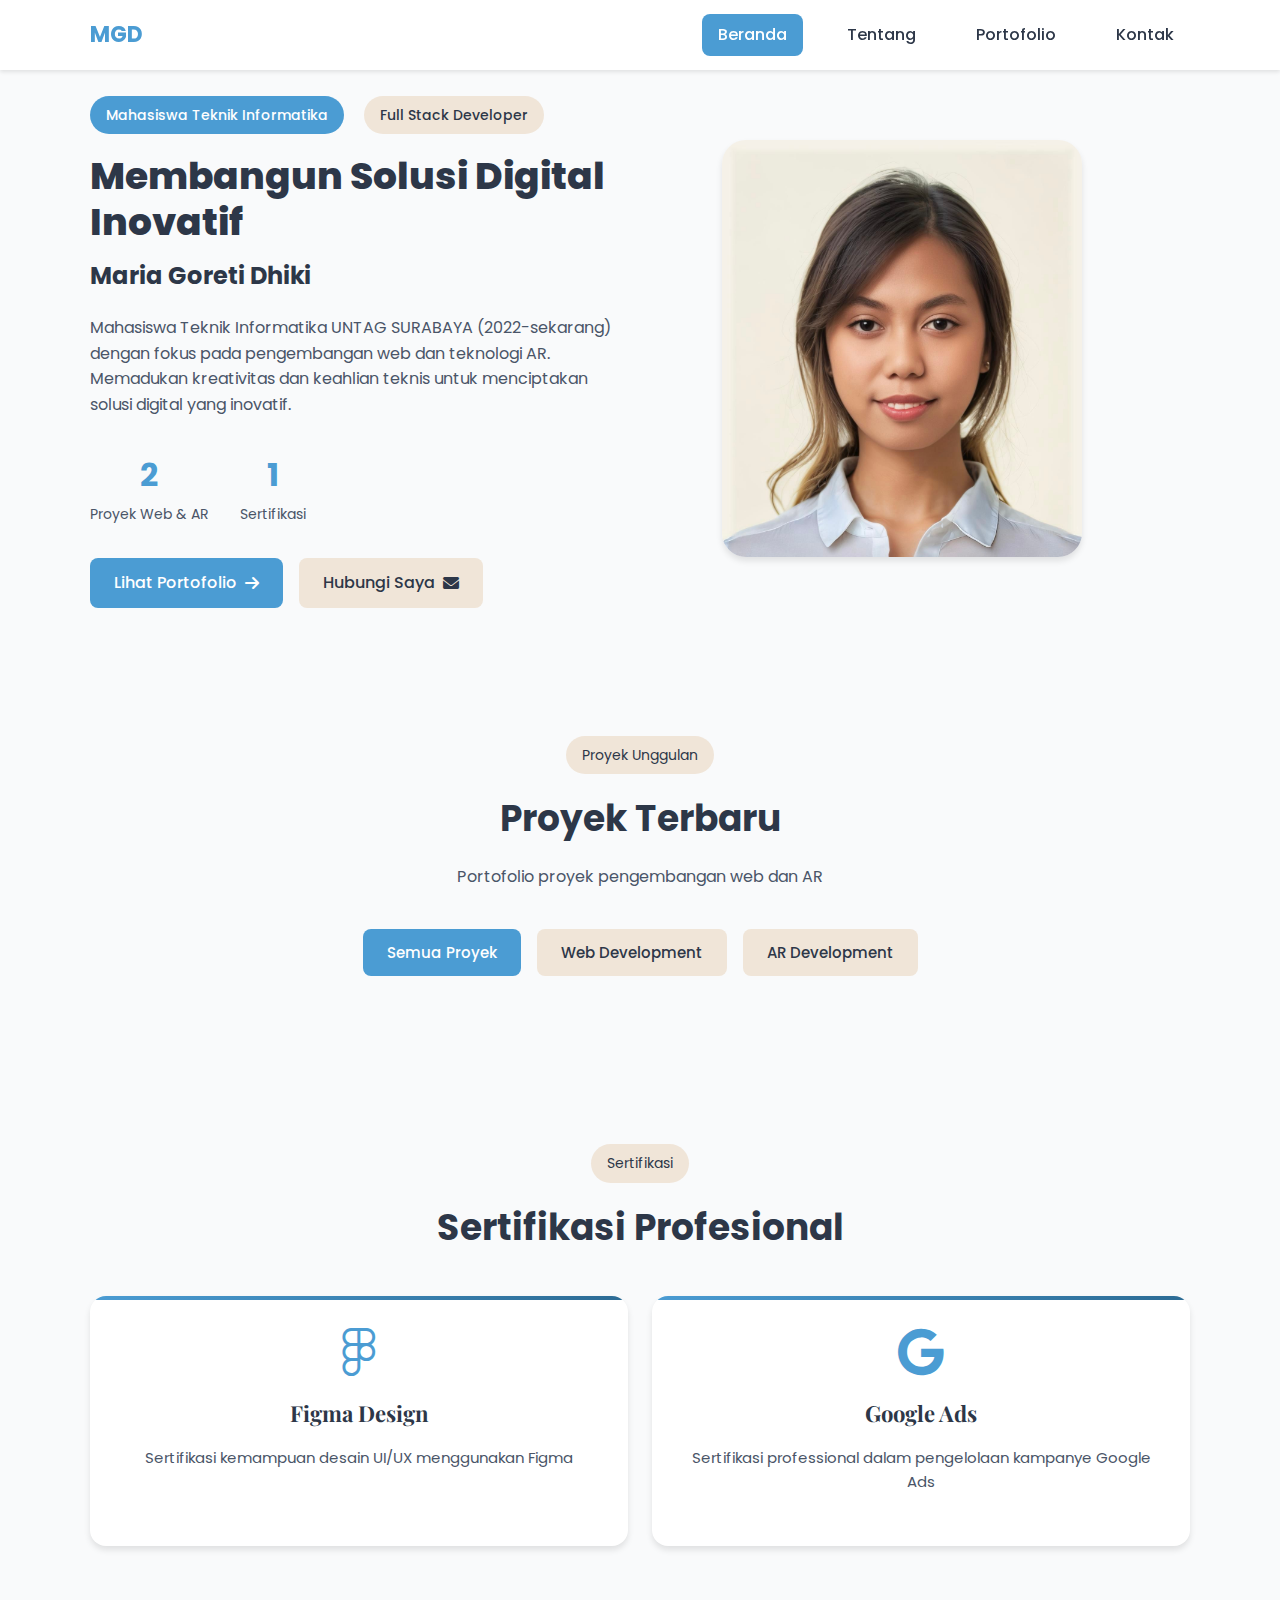
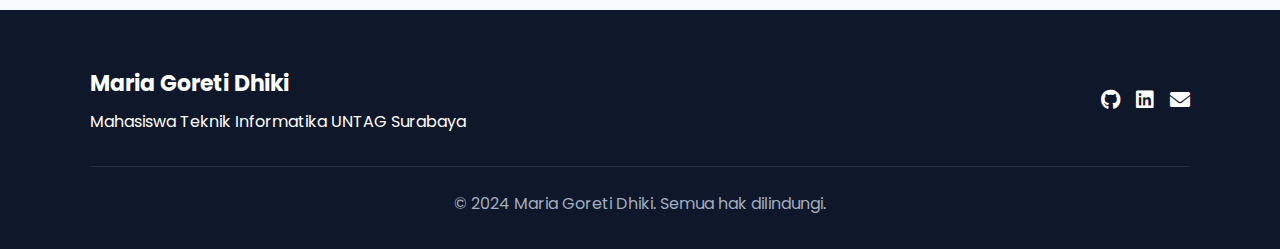
==== index.html @ b485cf66 "Initial commit" ====
<!DOCTYPE html>
<html lang="id">
<head>
    <meta charset="UTF-8">
    <meta name="viewport" content="width=device-width, initial-scale=1.0">
    <meta name="description" content="Maria Goreti Dhiki - Mahasiswa Teknik Informatika & Full Stack Developer | UNTAG Surabaya">
    <meta name="keywords" content="Web Developer Projects, Laravel, AR Development, Maria Goreti Dhiki, UNTAG Surabaya">
    <meta name="author" content="Maria Goreti Dhiki">
    <title>Maria Goreti Dhiki | Teknik Informatika Student & Developer</title>
    
    <!-- Fonts -->
    <link rel="preconnect" href="https://fonts.googleapis.com">
    <link rel="preconnect" href="https://fonts.gstatic.com" crossorigin>
    <link href="https://fonts.googleapis.com/css2?family=Playfair+Display:wght@400;500;600;700&family=Poppins:wght@300;400;500;600;700&display=swap" rel="stylesheet">
    
    <!-- Icons -->
    <link rel="stylesheet" href="https://cdnjs.cloudflare.com/ajax/libs/font-awesome/6.0.0-beta3/css/all.min.css">
    
    <!-- Custom CSS -->
    <link rel="stylesheet" href="styles/home.css">
</head>
<body>
    <nav class="navbar">
        <div class="container">
            <a href="index.html" class="logo">MGD</a>
            <div class="nav-links">
                <a href="index.html" class="active">Beranda</a>
                <a href="about.html">Tentang</a>
                <a href="portfolio.html">Portofolio</a>
                <a href="contact.html">Kontak</a>
            </div>
            <button class="mobile-menu-btn" aria-label="Toggle menu">
                <i class="fas fa-bars"></i>
            </button>
        </div>
    </nav>

    <section class="hero">
        <div class="container">
            <div class="hero-content">
                <div class="hero-text">
                    <div class="hero-tags">
                        <span class="hero-badge primary">Mahasiswa Teknik Informatika</span>
                        <span class="hero-badge secondary">Full Stack Developer</span>
                    </div>
                    <h1 class="hero-title">Membangun Solusi Digital Inovatif</h1>
                    <h2 class="hero-subtitle">Maria Goreti Dhiki</h2>
                    <p class="hero-description">Mahasiswa Teknik Informatika UNTAG SURABAYA (2022-sekarang) dengan fokus pada pengembangan web dan teknologi AR. Memadukan kreativitas dan keahlian teknis untuk menciptakan solusi digital yang inovatif.</p>
                    <div class="hero-expertise">
                        <div class="expertise-item" data-count="3">
                            <span class="expertise-number">3</span>
                            <span class="expertise-label">Proyek Web & AR</span>
                        </div>
                        <div class="expertise-item" data-count="2">
                            <span class="expertise-number">2</span>
                            <span class="expertise-label">Sertifikasi</span>
                        </div>
                    </div>
                    <div class="hero-cta">
                        <a href="portfolio.html" class="btn primary-btn">
                            Lihat Portofolio <i class="fas fa-arrow-right"></i>
                        </a>
                        <a href="contact.html" class="btn secondary-btn">
                            Hubungi Saya <i class="fas fa-envelope"></i>
                        </a>
                    </div>
                </div>
                <div class="hero-image">
                    <img src="img/profile.jpg" alt="Maria Goreti Dhiki" class="profile-img">
                    <div class="hero-shape"></div>
                </div>
            </div>
        </div>
    </section>

    <section class="projects">
        <div class="container">
            <div class="section-header">
                <span class="section-badge">Proyek Unggulan</span>
                <h2 class="section-title">Proyek Terbaru</h2>
                <p class="section-subtitle">Portofolio proyek pengembangan web dan AR</p>
            </div>
            
            <div class="tabs">
                <button class="tab-btn active" data-category="all">Semua Proyek</button>
                <button class="tab-btn" data-category="web">Web Development</button>
                <button class="tab-btn" data-category="ar">AR Development</button>
            </div>

            <div class="projects-grid">
                <!-- Sistem Parkir Cerdas -->
                <article class="project-card featured" data-category="web">
                    <div class="project-image">
                        <img src="img/parking-system.avif" alt="Sistem Parkir Cerdas">
                        <div class="project-overlay">
                            <div class="project-tech">
                                <span>Laravel</span>
                                <span>MySQL</span>
                                <span>Bootstrap</span>
                            </div>
                        </div>
                    </div>
                    <div class="project-content">
                        <span class="project-category">Web Development</span>
                        <h3>Sistem Manajemen Parkir</h3>
                        <p>Sistem parkir berbasis web dengan fitur manajemen kendaraan, pemantauan slot parkir, dan sistem pembayaran terintegrasi.</p>
                        <div class="project-links">
                            <a href="#" class="project-link">Lihat Demo <i class="fas fa-external-link-alt"></i></a>
                            <a href="#" class="project-link">Kode Sumber <i class="fab fa-github"></i></a>
                        </div>
                    </div>
                </article>

                <!-- Sistem Reservasi Hotel -->
                <article class="project-card featured" data-category="web">
                    <div class="project-image">
                        <img src="img/hotel-reservation.avif" alt="Sistem Reservasi Hotel">
                        <div class="project-overlay">
                            <div class="project-tech">
                                <span>Laravel</span>
                                <span>MySQL</span>
                                <span>JavaScript</span>
                            </div>
                        </div>
                    </div>
                    <div class="project-content">
                        <span class="project-category">Web Development</span>
                        <h3>Sistem Reservasi Hotel</h3>
                        <p>Aplikasi pemesanan hotel dengan fitur manajemen kamar, sistem reservasi online, dan integrasi pembayaran.</p>
                        <div class="project-links">
                            <a href="#" class="project-link">Lihat Demo <i class="fas fa-external-link-alt"></i></a>
                            <a href="#" class="project-link">Kode Sumber <i class="fab fa-github"></i></a>
                        </div>
                    </div>
                </article>

                <!-- Katalog AR Furniture -->
                <article class="project-card" data-category="ar">
                    <div class="project-image">
                        <img src="img/ar-furniture.avif" alt="Katalog AR Furniture">
                        <div class="project-overlay">
                            <div class="project-tech">
                                <span>AR Technology</span>
                                <span>3D Modeling</span>
                                <span>Unity</span>
                            </div>
                        </div>
                    </div>
                    <div class="project-content">
                        <span class="project-category">AR Development</span>
                        <h3>Katalog Produk Furniture AR</h3>
                        <p>Aplikasi katalog furniture dengan teknologi Augmented Reality untuk visualisasi produk dalam ruangan nyata.</p>
                        <div class="project-links">
                            <a href="#" class="project-link">Lihat Proyek <i class="fas fa-arrow-right"></i></a>
                        </div>
                    </div>
                </article>
            </div>
        </div>
    </section>

    <section class="certifications">
        <div class="container">
            <div class="section-header">
                <span class="section-badge">Sertifikasi</span>
                <h2 class="section-title">Sertifikasi Profesional</h2>
            </div>
            <div class="certifications-grid">
                <div class="certification-card">
                    <i class="fab fa-figma"></i>
                    <h3>Figma Design</h3>
                    <p>Sertifikasi kemampuan desain UI/UX menggunakan Figma</p>
                </div>
                <div class="certification-card">
                    <i class="fab fa-google"></i>
                    <h3>Google Ads</h3>
                    <p>Sertifikasi professional dalam pengelolaan kampanye Google Ads</p>
                </div>
            </div>
        </div>
    </section>

    <footer class="footer">
        <div class="container">
            <div class="footer-content">
                <div class="footer-brand">
                    <h3>Maria Goreti Dhiki</h3>
                    <p>Mahasiswa Teknik Informatika UNTAG Surabaya</p>
                </div>
                <div class="footer-social">
                    <a href="#" class="social-link" title="GitHub">
                        <i class="fab fa-github"></i>
                    </a>
                    <a href="#" class="social-link" title="LinkedIn">
                        <i class="fab fa-linkedin"></i>
                    </a>
                    <a href="#" class="social-link" title="Email">
                        <i class="fas fa-envelope"></i>
                    </a>
                </div>
            </div>
            <div class="footer-bottom">
                <p>&copy; 2024 Maria Goreti Dhiki. Semua hak dilindungi.</p>
            </div>
        </div>
    </footer>

    <script src="js/script.js"></script>
</body>
</html>
---- styles/home.css ----
:root {
    /* Color Palette */
    --primary-color: #4B9CD3;
    --primary-dark: #2C6B94;
    --secondary-color: #F0E5D8;
    --accent-color: #F4A261;
    --background-light: #F9FAFB;
    --background-dark: #0F172A;
    --text-primary: #2D3748;
    --text-secondary: #4A5568;
    --text-light: #A0AEC0;

    /* Gradients */
    --gradient-primary: linear-gradient(135deg, var(--primary-color), var(--primary-dark));
    --gradient-accent: linear-gradient(135deg, var(--accent-color), #E76F51);
    
    /* Shadows */
    --shadow-sm: 0 2px 4px rgba(0, 0, 0, 0.1);
    --shadow-md: 0 4px 6px rgba(0, 0, 0, 0.1);
    --shadow-lg: 0 8px 12px rgba(0, 0, 0, 0.1);
}

* {
    margin: 0;
    padding: 0;
    box-sizing: border-box;
}

body {
    font-family: 'Poppins', sans-serif;
    line-height: 1.6;
    color: var(--text-primary);
    background-color: var(--background-light);
}

.container {
    max-width: 1140px;
    margin: 0 auto;
    padding: 0 1.25rem;
}

/* Navigation */
.navbar {
    background: rgba(255, 255, 255, 0.95);
    backdrop-filter: blur(8px);
    box-shadow: var(--shadow-sm);
    position: fixed;
    width: 100%;
    top: 0;
    z-index: 1000;
    padding: 0.875rem 0;
}

.navbar .container {
    display: flex;
    justify-content: space-between;
    align-items: center;
}

.logo {
    font-size: 1.375rem;
    font-weight: 700;
    color: var(--primary-color);
    text-decoration: none;
    transition: all 0.3s ease;
}

.logo:hover {
    color: var(--primary-dark);
}

.nav-links {
    display: flex;
    gap: 1.75rem;
}

.nav-links a {
    color: var(--text-primary);
    text-decoration: none;
    font-weight: 500;
    padding: 0.5rem 1rem;
    border-radius: 0.5rem;
    transition: all 0.3s ease;
}

.nav-links a:hover,
.nav-links a.active {
    background: var(--primary-color);
    color: white;
}

/* Hero Section */
.hero {
    padding: 6rem 0 4rem;
    background: var(--background-light);
    overflow: hidden;
}

.hero-content {
    display: grid;
    grid-template-columns: 1fr 0.8fr;
    gap: 3rem;
    align-items: center;
}

.hero-tags {
    margin-bottom: 1.25rem;
}

.hero-badge {
    display: inline-block;
    padding: 0.5rem 1rem;
    border-radius: 2rem;
    font-size: 0.875rem;
    font-weight: 500;
    margin-right: 1rem;
}

.hero-badge.primary {
    background: var(--primary-color);
    color: white;
}

.hero-badge.secondary {
    background: var(--secondary-color);
    color: var(--text-primary);
}

.hero-title {
    font-family: 'Poppins', serif;
    font-size: 2.35rem;
    font-weight: 800;
    line-height: 1.2;
    margin-bottom: 0.75rem;
    color: var(--text-primary);
}

.hero-subtitle {
    font-size: 1.5rem;
    font-weight: 700;
    color: var(--text-primary);
    margin-bottom: 1.25rem;
}

.hero-description {
    font-size: 1rem;
    color: var(--text-secondary);
    margin-bottom: 2rem;
    max-width: 540px;
}

.hero-expertise {
    display: flex;
    gap: 2rem;
    margin-bottom: 2rem;
}

.expertise-item {
    text-align: center;
}

.expertise-number {
    font-size: 2rem;
    font-weight: 700;
    color: var(--primary-color);
    display: block;
}

.expertise-label {
    font-size: 0.875rem;
    color: var(--text-secondary);
}

.hero-cta {
    display: flex;
    gap: 1rem;
}

.btn {
    display: inline-flex;
    align-items: center;
    padding: 0.75rem 1.5rem;
    border-radius: 0.5rem;
    font-weight: 500;
    text-decoration: none;
    transition: all 0.3s ease;
}

.btn i {
    margin-left: 0.5rem;
}

.primary-btn {
    background: var(--primary-color);
    color: white;
}

.primary-btn:hover {
    background: var(--primary-dark);
    transform: translateY(-2px);
}

.secondary-btn {
    background: var(--secondary-color);
    color: var(--text-primary);
}

.secondary-btn:hover {
    background: var(--accent-color);
    color: white;
    transform: translateY(-2px);
}

.hero-image {
    position: relative;
}

.profile-img {
    width: 100%;
    max-width: 360px;
    border-radius: 1.5rem;
    box-shadow: var(--shadow-md);
}

.hero-shape {
    position: absolute;
    width: 100%;
    height: 100%;
    top: 2rem;
    right: -2rem;
    background: var(--gradient-accent);
    border-radius: 1.5rem;
    z-index: -1;
}

/* Projects Section */
.projects {
    padding: 4rem 0;
}

.section-header {
    text-align: center;
    margin-bottom: 2.5rem;
}

.section-badge {
    display: inline-block;
    padding: 0.5rem 1rem;
    background: var(--secondary-color);
    color: var(--text-primary);
    border-radius: 2rem;
    font-size: 0.875rem;
    margin-bottom: 1rem;
}

.section-title {
    font-size: 2.25rem;
    margin-bottom: 1rem;
    color: var(--text-primary);
}

.section-subtitle {
    color: var(--text-secondary);
    font-size: 1rem;
    max-width: 540px;
    margin: 0 auto;
}

/* Project Tabs */
.tabs {
    display: flex;
    justify-content: center;
    gap: 1rem;
    margin-bottom: 2.5rem;
}

.tab-btn {
    padding: 0.75rem 1.5rem;
    border: none;
    background: var(--secondary-color);
    color: var(--text-primary);
    border-radius: 0.5rem;
    cursor: pointer;
    font-weight: 500;
    transition: all 0.3s ease;
    font-family: 'Poppins', sans-serif;
    font-size: 0.9375rem;
}

.tab-btn:hover {
    background: var(--accent-color);
    color: white;
}

.tab-btn.active {
    background: var(--primary-color);
    color: white;
}

/* Project Grid */
.projects-grid {
    display: grid;
    grid-template-columns: repeat(3, 1fr);
    gap: 1.25rem;
    max-width: 1140px;
    margin: 0 auto;
}

.project-card {
    background: white;
    border-radius: 0.75rem;
    overflow: hidden;
    box-shadow: var(--shadow-md);
    transition: all 0.3s ease;
}

.project-card:hover {
    transform: translateY(-5px);
    box-shadow: var(--shadow-lg);
}

.project-image {
    position: relative;
    overflow: hidden;
}

.project-image img {
    width: 100%;
    height: 180px;
    object-fit: cover;
}

.project-overlay {
    position: absolute;
    top: 0;
    left: 0;
    width: 100%;
    height: 100%;
    background: rgba(0, 0, 0, 0.5);
    display: flex;
    align-items: flex-end;
    padding: 1.25rem;
    opacity: 0;
    transition: opacity 0.3s ease;
}

.project-card:hover .project-overlay {
    opacity: 1;
}

.project-tech {
    display: flex;
    flex-wrap: wrap;
    gap: 0.5rem;
}

.project-tech span {
    display: inline-block;
    padding: 0.25rem 0.75rem;
    background: rgba(255, 255, 255, 0.9);
    color: var(--text-primary);
    border-radius: 1rem;
    font-size: 0.8125rem;
}

.project-content {
    padding: 1.25rem;
}

.project-category {
    color: var(--primary-color);
    font-size: 0.875rem;
    font-weight: 500;
    margin-bottom: 0.5rem;
}

.project-content h3 {
    font-size: 1.125rem;
    margin-bottom: 0.5rem;
    color: var(--text-primary);
}

.project-content p {
    color: var(--text-secondary);
    font-size: 0.875rem;
    line-height: 1.5;
    margin-bottom: 1rem;
}

.project-links {
    display: flex;
    gap: 1rem;
}

.project-link {
    color: var(--primary-color);
    text-decoration: none;
    font-size: 0.875rem;
    font-weight: 500;
    display: flex;
    align-items: center;
}

.project-link i {
    margin-left: 0.5rem;
}

/* Certifications Section */
.certifications {
    padding: 4rem 0;
    background: var(--background-light);
}

.certifications-grid {
    display: grid;
    grid-template-columns: repeat(auto-fit, minmax(280px, 1fr));
    gap: 1.5rem;
    max-width: 1140px;
    margin: 0 auto;
}

.certification-card {
    background: white;
    border-radius: 1rem;
    padding: 2rem 1.75rem;
    text-align: center;
    box-shadow: var(--shadow-md);
    transition: all 0.3s ease;
    position: relative;
    overflow: hidden;
}

.certification-card::before {
    content: '';
    position: absolute;
    top: 0;
    left: 0;
    width: 100%;
    height: 4px;
    background: var(--gradient-primary);
}

.certification-card:hover {
    transform: translateY(-5px);
    box-shadow: var(--shadow-lg);
}

.certification-card i {
    font-size: 3rem;
    color: var(--primary-color);
    margin-bottom: 1.25rem;
    transition: all 0.3s ease;
}

.certification-card:hover i {
    transform: scale(1.1);
    color: var(--primary-dark);
}

.certification-card h3 {
    font-family: 'Playfair Display', serif;
    font-size: 1.375rem;
    font-weight: 700;
    color: var(--text-primary);
    margin-bottom: 0.875rem;
}

.certification-card p {
    color: var(--text-secondary);
    font-size: 0.9375rem;
    line-height: 1.6;
    margin-bottom: 1.25rem;
}

/* Footer */
.footer {
    background: var(--background-dark);
    color: white;
    padding: 3.5rem 0 2rem;
}

.footer-content {
    display: flex;
    justify-content: space-between;
    align-items: center;
    margin-bottom: 2rem;
}

.footer-brand h3 {
    font-size: 1.375rem;
    margin-bottom: 0.5rem;
}

.footer-social {
    display: flex;
    gap: 1rem;
}

.social-link {
    color: white;
    font-size: 1.25rem;
    transition: all 0.3s ease;
}

.social-link:hover {
    color: var(--primary-color);
}

.footer-bottom {
    text-align: center;
    padding-top: 1.5rem;
    border-top: 1px solid rgba(255, 255, 255, 0.1);
    color: var(--text-light);
}

/* Mobile Menu Button */
.mobile-menu-btn {
    display: none;
    background: none;
    border: none;
    color: var(--text-primary);
    font-size: 1.5rem;
    cursor: pointer;
}

/* Responsive Breakpoints */
@media (max-width: 1024px) {
    .container {
        max-width: 960px;
    }
    
    .hero-title {
        font-size: 2.5rem;
    }
    
    .projects-grid {
        grid-template-columns: repeat(2, 1fr);
    }
}

@media (max-width: 968px) {
    .container {
        max-width: 720px;
    }
    
    .hero-content {
        grid-template-columns: 1fr;
        text-align: center;
    }
    
    .hero-description {
        margin: 0 auto;
        margin-bottom: 2rem;
    }
    
    .hero-expertise {
        justify-content: center;
    }
    
    .hero-cta {
        justify-content: center;
    }
    
    .profile-img {
        max-width: 320px;
        margin: 0 auto;
    }
}

@media (max-width: 768px) {
    .container {
        max-width: 540px;
    }
    
    .nav-links {
        display: none;
    }
    
    .mobile-menu-btn {
        display: block;
    }
    
    .hero-title {
        font-size: 2.25rem;
    }
    
    .hero-subtitle {
        font-size: 1.25rem;
    }
    
    .projects-grid {
        grid-template-columns: repeat(auto-fit, minmax(280px, 1fr));
    }
    
    .tabs {
        flex-wrap: wrap;
        gap: 0.75rem;
    }
    
    .tab-btn {
        width: calc(50% - 0.375rem);
        text-align: center;
    }
    
    .certification-card {
        padding: 1.75rem 1.5rem;
    }
    
    .footer-content {
        flex-direction: column;
        text-align: center;
        gap: 1.5rem;
    }
}

@media (max-width: 480px) {
    .container {
        padding: 0 1rem;
    }
    
    .hero {
        padding: 4rem 0 3rem;
    }
    
    .hero-title {
        font-size: 2rem;
    }
    
    .hero-subtitle {
        font-size: 1.125rem;
    }
    
    .hero-description {
        font-size: 0.9375rem;
    }
    
    .hero-expertise {
        flex-direction: column;
        gap: 1.25rem;
    }
    
    .hero-cta {
        flex-direction: column;
        width: 100%;
    }
    
    .btn {
        width: 100%;
        justify-content: center;
    }
    
    .profile-img {
        max-width: 280px;
    }
    
    .tabs {
        margin-bottom: 2rem;
    }
    
    .tab-btn {
        width: 100%;
        padding: 0.625rem 1.25rem;
    }
    
    .project-image img {
        height: 160px;
    }
    
    .project-content {
        padding: 1rem;
    }
    
    .certification-card {
        padding: 1.5rem 1.25rem;
    }
    
    .certification-card i {
        font-size: 2.5rem;
        margin-bottom: 1rem;
    }
    
    .certification-card h3 {
        font-size: 1.25rem;
    }
    
    .certification-card p {
        font-size: 0.875rem;
    }
    
    .footer {
        padding: 3rem 0 1.5rem;
    }
    
    .footer-social {
        justify-content: center;
    }
}

/* Fix for Project Filtering */
.project-card[data-category] {
    display: none;
}

.project-card[data-category].show,
.project-card[data-category].active {
    display: block;
}

/* Smooth Scrolling */
html {
    scroll-behavior: smooth;
}

/* Additional Hover Effects */
.project-card .project-image img {
    transition: transform 0.3s ease;
}

.project-card:hover .project-image img {
    transform: scale(1.05);
}

/* Accessibility Improvements */
.btn:focus,
.tab-btn:focus,
.nav-links a:focus {
    outline: 2px solid var(--primary-color);
    outline-offset: 2px;
}

@media (prefers-reduced-motion: reduce) {
    * {
        animation: none !important;
        transition: none !important;
    }
}
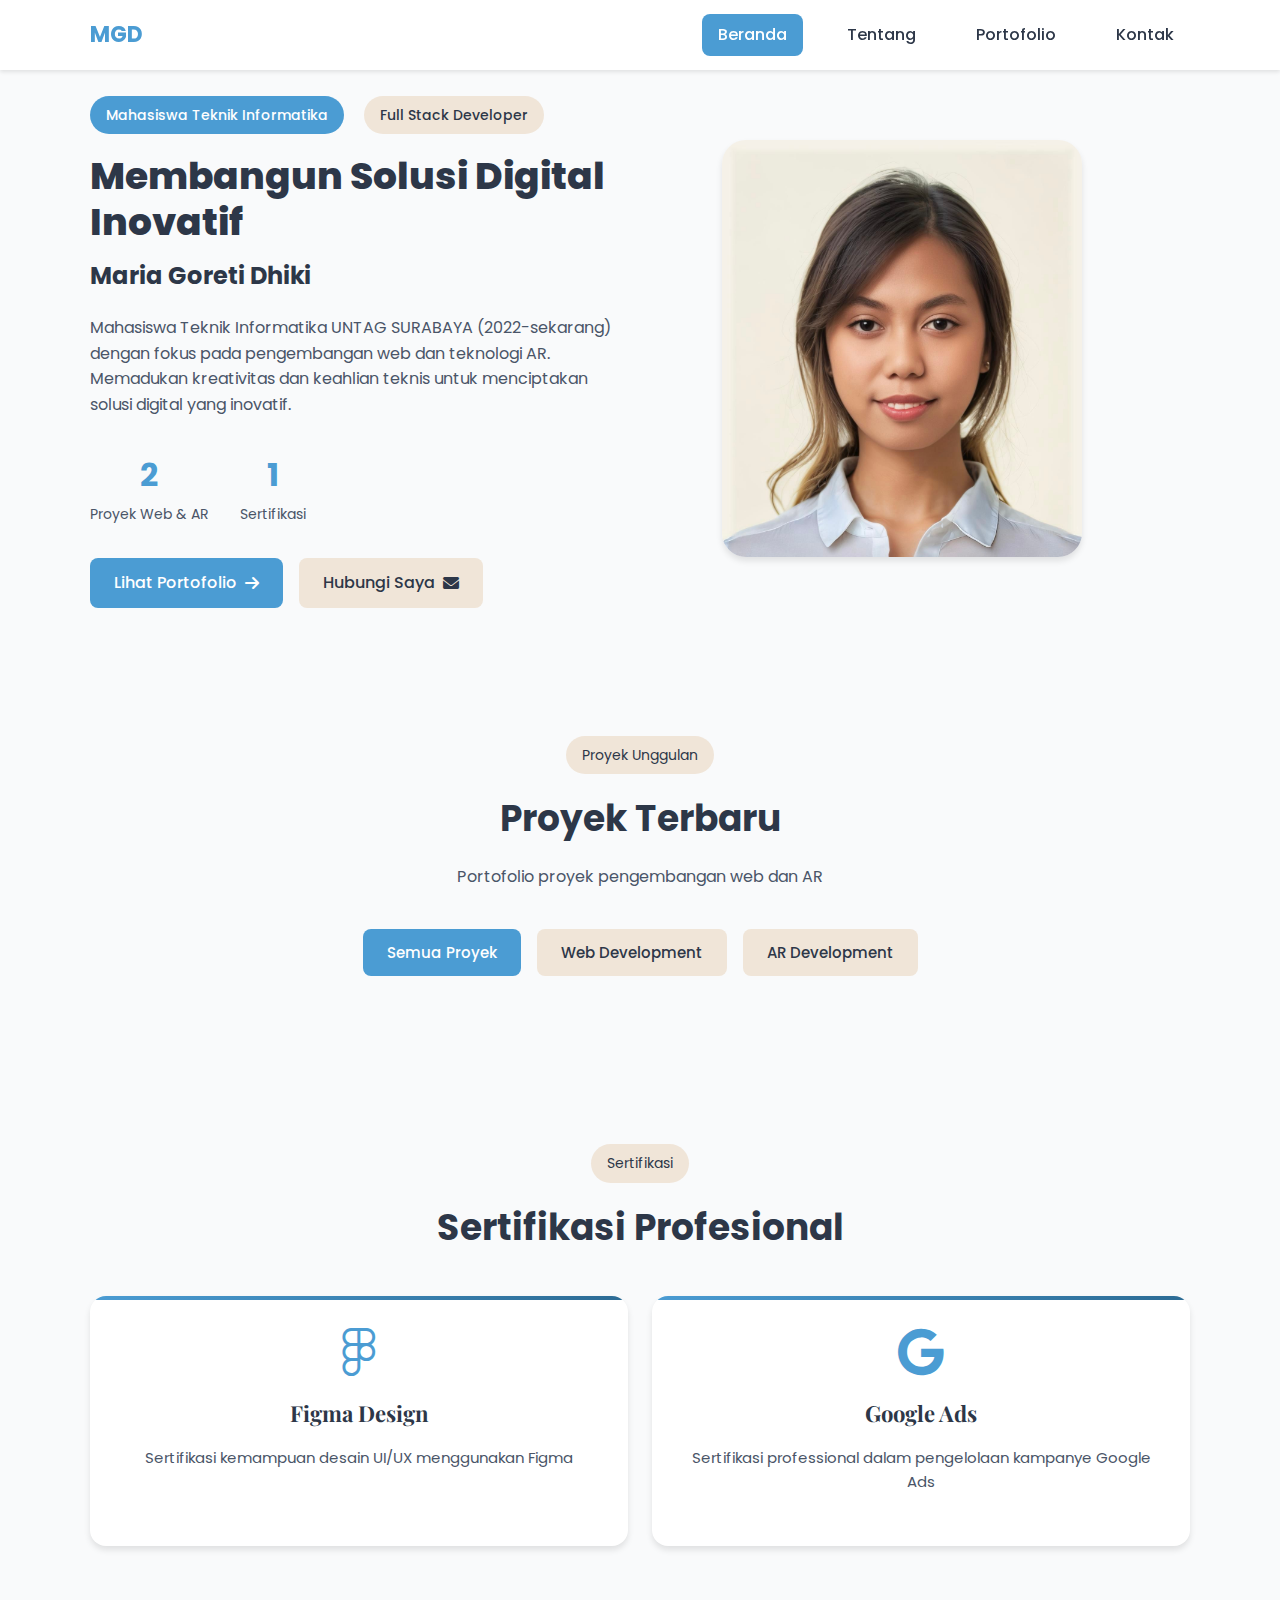
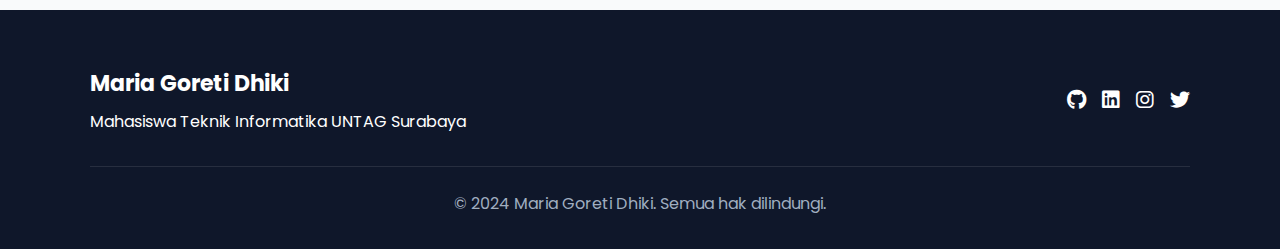
==== commit 3378d498: "first commit" ====
--- a/index.html
+++ b/index.html
@@ -188,14 +188,17 @@
                     <p>Mahasiswa Teknik Informatika UNTAG Surabaya</p>
                 </div>
                 <div class="footer-social">
-                    <a href="#" class="social-link" title="GitHub">
+                    <a href="https://github.com/gdhiki12" class="social-link" title="GitHub" target="_blank">
                         <i class="fab fa-github"></i>
                     </a>
                     <a href="#" class="social-link" title="LinkedIn">
                         <i class="fab fa-linkedin"></i>
                     </a>
-                    <a href="#" class="social-link" title="Email">
-                        <i class="fas fa-envelope"></i>
+                    <a href="https://www.instagram.com/givendhiki/" class="social-link" title="Instagram" target="_blank">
+                        <i class="fab fa-instagram"></i>
+                    </a>
+                    <a href="https://x.com/dhiki_given" class="social-link" title="Twitter" target="_blank">
+                        <i class="fab fa-twitter"></i>
                     </a>
                 </div>
             </div>
